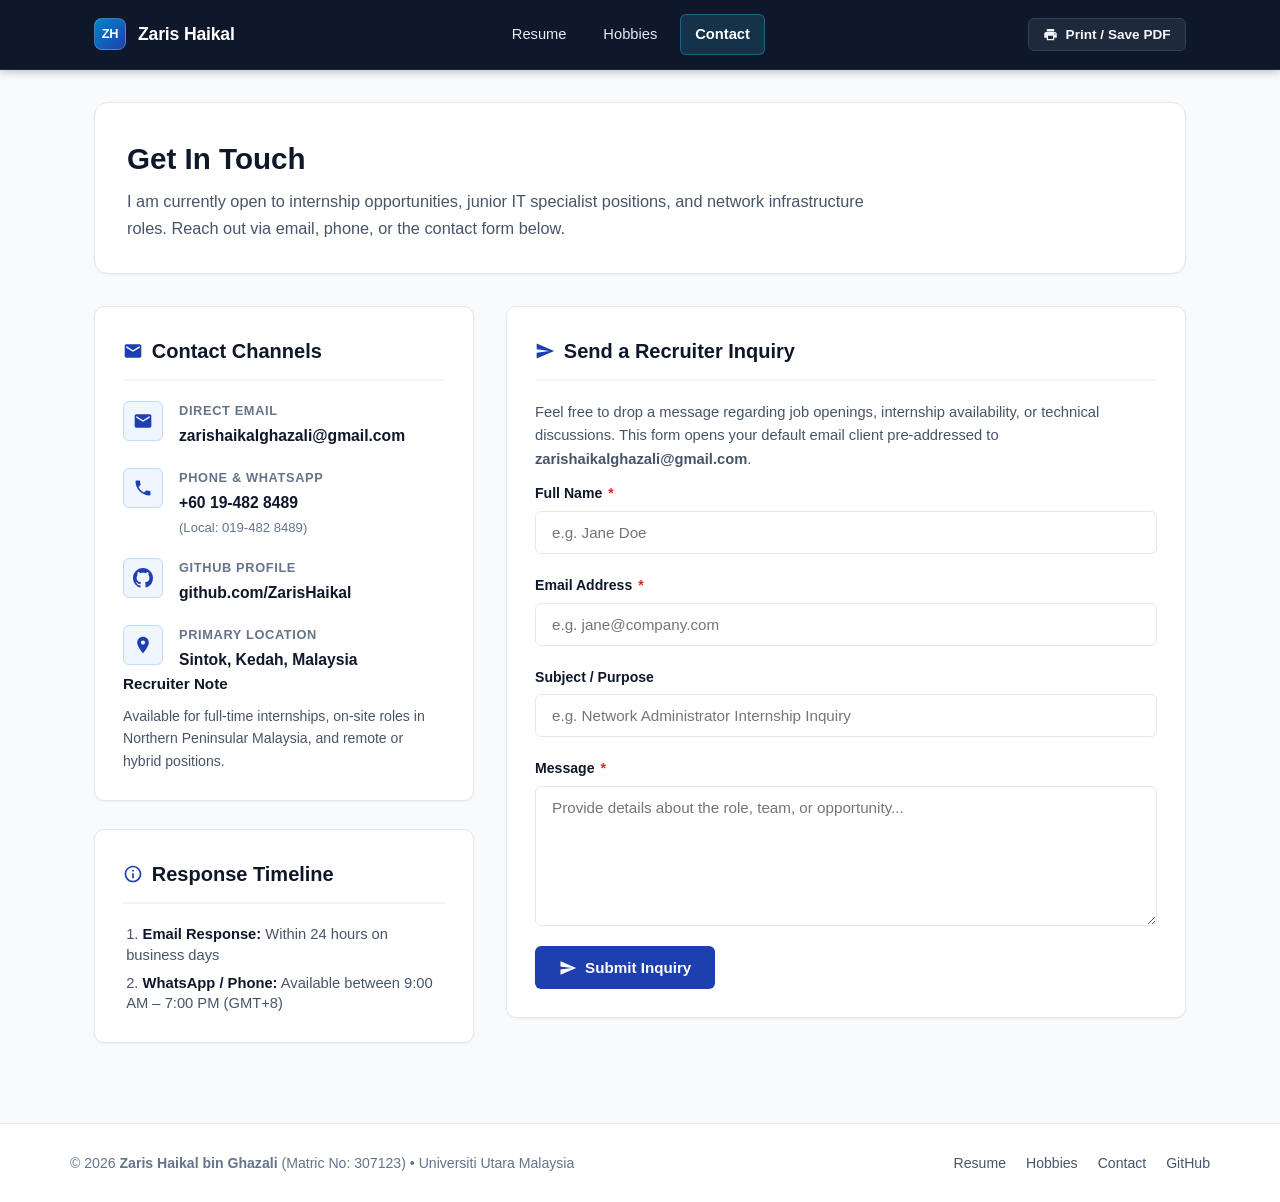
==== contact.html @ 97672d94 "resume site" ====
<!DOCTYPE html>
<html lang="en">
<head>
  <meta charset="UTF-8">
  <meta name="viewport" content="width=device-width, initial-scale=1.0">
  <meta name="description" content="Contact Zaris Haikal bin Ghazali - Network & Systems Administrator candidate for internships, junior IT roles, and networking projects.">
  <meta name="author" content="Zaris Haikal bin Ghazali">
  <title>Contact &amp; Inquiry | Zaris Haikal bin Ghazali</title>
  <link rel="stylesheet" href="style.css">
</head>
<body>

  <!-- Sticky Top Navigation Bar -->
  <nav class="site-nav" aria-label="Main Navigation">
    <div class="nav-container">
      <div class="nav-top-row">
        <a href="index.html" class="nav-brand">
          <span class="nav-brand-badge" aria-hidden="true">ZH</span>
          <span>Zaris Haikal</span>
        </a>
      </div>
      <ul class="nav-links">
        <li><a href="index.html" class="nav-link">Resume</a></li>
        <li><a href="hobbies.html" class="nav-link">Hobbies</a></li>
        <li><a href="contact.html" class="nav-link active" aria-current="page">Contact</a></li>
      </ul>
      <div class="nav-actions">
        <button type="button" class="btn-print" onclick="window.print()" title="Print this page" aria-label="Print Page">
          <svg viewBox="0 0 24 24" aria-hidden="true" focusable="false">
            <path d="M19 8H5c-1.66 0-3 1.34-3 3v6h4v4h12v-4h4v-6c0-1.66-1.34-3-3-3zm-3 11H8v-5h8v5zm3-7c-.55 0-1-.45-1-1s.45-1 1-1 1 .45 1 1-.45 1-1 1zm-1-9H6v4h12V3z"/>
          </svg>
          <span>Print / Save PDF</span>
        </button>
      </div>
    </div>
  </nav>

  <div class="page-container">

    <!-- Page Header Intro -->
    <header class="page-intro-header">
      <h1>Get In Touch</h1>
      <p>
        I am currently open to internship opportunities, junior IT specialist positions, and network infrastructure roles. Reach out via email, phone, or the contact form below.
      </p>
    </header>

    <!-- Two-Column Contact Layout -->
    <main>
      <div class="contact-grid">

        <!-- Left Column: Direct Contact Details & Availability -->
        <aside class="resume-sidebar" aria-label="Contact Information">

          <section class="card" aria-labelledby="contact-details-heading">
            <h2 id="contact-details-heading" class="card-title">
              <svg class="card-title-icon" viewBox="0 0 24 24" fill="currentColor" aria-hidden="true">
                <path d="M20 4H4c-1.1 0-1.99.9-1.99 2L2 18c0 1.1.9 2 2 2h16c1.1 0 2-.9 2-2V6c0-1.1-.9-2-2-2zm0 4l-8 5-8-5V6l8 5 8-5v2z"/>
              </svg>
              Contact Channels
            </h2>

            <ul class="contact-info-list">

              <!-- Email -->
              <li class="contact-info-item">
                <div class="contact-item-icon" aria-hidden="true">
                  <svg viewBox="0 0 24 24">
                    <path d="M20 4H4c-1.1 0-1.99.9-1.99 2L2 18c0 1.1.9 2 2 2h16c1.1 0 2-.9 2-2V6c0-1.1-.9-2-2-2zm0 4l-8 5-8-5V6l8 5 8-5v2z"/>
                  </svg>
                </div>
                <div class="contact-item-content">
                  <span class="contact-label">Direct Email</span>
                  <a href="mailto:zarishaikalghazali@gmail.com" class="contact-value">zarishaikalghazali@gmail.com</a>
                </div>
              </li>

              <!-- Phone / WhatsApp -->
              <li class="contact-info-item">
                <div class="contact-item-icon" aria-hidden="true">
                  <svg viewBox="0 0 24 24">
                    <path d="M6.62 10.79c1.44 2.83 3.76 5.14 6.59 6.59l2.2-2.2c.27-.27.67-.36 1.02-.24 1.12.37 2.33.57 3.57.57.55 0 1 .45 1 1V20c0 .55-.45 1-1 1-9.39 0-17-7.61-17-17 0-.55.45-1 1-1h3.5c.55 0 1 .45 1 1 0 1.25.2 2.45.57 3.57.11.35.03.74-.25 1.02l-2.2 2.2z"/>
                  </svg>
                </div>
                <div class="contact-item-content">
                  <span class="contact-label">Phone &amp; WhatsApp</span>
                  <a href="tel:+60194828489" class="contact-value">+60 19-482 8489</a>
                  <span style="font-size: 0.82rem; color: var(--text-subtle); margin-top: 2px;">(Local: 019-482 8489)</span>
                </div>
              </li>

              <!-- GitHub Profile -->
              <li class="contact-info-item">
                <div class="contact-item-icon" aria-hidden="true">
                  <svg viewBox="0 0 24 24">
                    <path d="M12 0C5.37 0 0 5.37 0 12c0 5.31 3.435 9.795 8.205 11.385.6.105.825-.255.825-.57 0-.285-.015-1.23-.015-2.235-3.015.555-3.795-.735-4.035-1.41-.135-.345-.72-1.41-1.23-1.695-.42-.225-1.02-.78-.015-.795.945-.015 1.62.87 1.845 1.23 1.08 1.815 2.805 1.305 3.495.99.105-.78.42-1.305.765-1.605-2.67-.3-5.46-1.335-5.46-5.925 0-1.305.465-2.385 1.23-3.225-.12-.3-.54-1.53.12-3.18 0 0 1.005-.315 3.3 1.23.96-.27 1.98-.405 3-.405s2.04.135 3 .405c2.295-1.56 3.3-1.23 3.3-1.23.66 1.65.24 2.88.12 3.18.765.84 1.23 1.905 1.23 3.225 0 4.605-2.805 5.625-5.475 5.925.435.375.81 1.095.81 2.22 0 1.605-.015 2.895-.015 3.3 0 .315.225.69.825.57A12.02 12.02 0 0024 12c0-6.63-5.37-12-12-12z"/>
                  </svg>
                </div>
                <div class="contact-item-content">
                  <span class="contact-label">GitHub Profile</span>
                  <a href="https://github.com/ZarisHaikal" target="_blank" rel="noopener noreferrer" class="contact-value">github.com/ZarisHaikal</a>
                </div>
              </li>

              <!-- Location -->
              <li class="contact-info-item">
                <div class="contact-item-icon" aria-hidden="true">
                  <svg viewBox="0 0 24 24">
                    <path d="M12 2C8.13 2 5 5.13 5 9c0 5.25 7 13 7 13s7-7.75 7-13c0-3.87-3.13-7-7-7zm0 9.5c-1.38 0-2.5-1.12-2.5-2.5s1.12-2.5 2.5-2.5 2.5 1.12 2.5 2.5-1.12 2.5-2.5 2.5z"/>
                  </svg>
                </div>
                <div class="contact-item-content">
                  <span class="contact-label">Primary Location</span>
                  <span class="contact-value">Sintok, Kedah, Malaysia</span>
                </div>
              </li>

            </ul>

            <h3 class="card-subtitle">Recruiter Note</h3>
            <p class="timeline-description" style="font-size: 0.88rem; margin-bottom: 0;">
              Available for full-time internships, on-site roles in Northern Peninsular Malaysia, and remote or hybrid positions.
            </p>
          </section>

          <!-- Quick FAQ / Info Card -->
          <section class="card" aria-labelledby="quick-info-heading">
            <h2 id="quick-info-heading" class="card-title">
              <svg class="card-title-icon" viewBox="0 0 24 24" fill="currentColor" aria-hidden="true">
                <path d="M11 17h2v-6h-2v6zm1-15C6.48 2 2 6.48 2 12s4.48 10 10 10 10-4.48 10-10S17.52 2 12 2zm0 18c-4.41 0-8-3.59-8-8s3.59-8 8-8 8 3.59 8 8-3.59 8-8 8zM11 9h2V7h-2v2z"/>
              </svg>
              Response Timeline
            </h2>
            <ol class="styled-ol">
              <li><strong>Email Response:</strong> Within 24 hours on business days</li>
              <li><strong>WhatsApp / Phone:</strong> Available between 9:00 AM &ndash; 7:00 PM (GMT+8)</li>
            </ol>
          </section>

        </aside>

        <!-- Right Column: Recruiter Inquiry Form -->
        <section class="card" aria-labelledby="inquiry-form-heading">
          <h2 id="inquiry-form-heading" class="card-title">
            <svg class="card-title-icon" viewBox="0 0 24 24" fill="currentColor" aria-hidden="true">
              <path d="M2.01 21L23 12 2.01 3 2 10l15 2-15 2z"/>
            </svg>
            Send a Recruiter Inquiry
          </h2>
          <p class="timeline-description">
            Feel free to drop a message regarding job openings, internship availability, or technical discussions. This form opens your default email client pre-addressed to <strong>zarishaikalghazali@gmail.com</strong>.
          </p>

          <form action="mailto:zarishaikalghazali@gmail.com" method="POST" enctype="text/plain" class="contact-form">

            <div class="form-group">
              <label for="contact-name" class="form-label">Full Name <span class="required" aria-hidden="true">*</span></label>
              <input type="text" id="contact-name" name="name" class="form-input" placeholder="e.g. Jane Doe" required>
            </div>

            <div class="form-group">
              <label for="contact-email" class="form-label">Email Address <span class="required" aria-hidden="true">*</span></label>
              <input type="email" id="contact-email" name="email" class="form-input" placeholder="e.g. jane@company.com" required>
            </div>

            <div class="form-group">
              <label for="contact-subject" class="form-label">Subject / Purpose</label>
              <input type="text" id="contact-subject" name="subject" class="form-input" placeholder="e.g. Network Administrator Internship Inquiry">
            </div>

            <div class="form-group">
              <label for="contact-message" class="form-label">Message <span class="required" aria-hidden="true">*</span></label>
              <textarea id="contact-message" name="message" class="form-textarea" placeholder="Provide details about the role, team, or opportunity..." required></textarea>
            </div>

            <button type="submit" class="btn-primary">
              <svg viewBox="0 0 24 24" style="width: 18px; height: 18px; fill: currentColor;" aria-hidden="true">
                <path d="M2.01 21L23 12 2.01 3 2 10l15 2-15 2z"/>
              </svg>
              <span>Submit Inquiry</span>
            </button>

          </form>
        </section>

      </div>
    </main>

  </div>

  <!-- Shared Footer -->
  <footer class="site-footer">
    <div class="footer-container">
      <div>
        &copy; 2026 <strong>Zaris Haikal bin Ghazali</strong> (Matric No: 307123) &bull; Universiti Utara Malaysia
      </div>
      <ul class="footer-links">
        <li><a href="index.html">Resume</a></li>
        <li><a href="hobbies.html">Hobbies</a></li>
        <li><a href="contact.html">Contact</a></li>
        <li><a href="https://github.com/ZarisHaikal" target="_blank" rel="noopener noreferrer">GitHub</a></li>
      </ul>
    </div>
  </footer>

</body>
</html>
---- style.css ----
/* ==========================================================================
   Shared Responsive Stylesheet - Zaris Haikal bin Ghazali Portfolio Resume
   ========================================================================== */

:root {
  --font-family: -apple-system, BlinkMacSystemFont, "Segoe UI", Roboto, "Helvetica Neue", Arial, sans-serif;
  --bg-color: #f8fafc;
  --card-bg: #ffffff;
  --nav-bg: #0f172a;
  --nav-text: #e2e8f0;
  --nav-active: #38bdf8;
  --primary: #1e40af;
  --primary-hover: #1d4ed8;
  --primary-soft: #dbeafe;
  --accent: #0284c7;
  --text-main: #0f172a;
  --text-muted: #475569;
  --text-subtle: #64748b;
  --border-color: #e2e8f0;
  --border-focus: #3b82f6;
  --tag-bg: #eff6ff;
  --tag-border: #bfdbfe;
  --tag-text: #1d4ed8;
  --shadow-sm: 0 1px 2px 0 rgba(0, 0, 0, 0.05);
  --shadow-md: 0 4px 6px -1px rgba(0, 0, 0, 0.07), 0 2px 4px -2px rgba(0, 0, 0, 0.05);
  --shadow-lg: 0 10px 15px -3px rgba(0, 0, 0, 0.08), 0 4px 6px -4px rgba(0, 0, 0, 0.04);
  --radius-sm: 6px;
  --radius-md: 10px;
  --radius-lg: 14px;
  --radius-full: 9999px;
  --max-width: 1140px;
}

*, *::before, *::after {
  box-sizing: border-box;
  margin: 0;
  padding: 0;
}

html {
  font-size: 16px;
  scroll-behavior: smooth;
}

body {
  font-family: var(--font-family);
  background-color: var(--bg-color);
  color: var(--text-main);
  line-height: 1.6;
  -webkit-font-smoothing: antialiased;
  min-height: 100vh;
  display: flex;
  flex-direction: column;
}

/* ==========================================================================
   Sticky Navigation Bar
   ========================================================================== */
.site-nav {
  position: sticky;
  top: 0;
  z-index: 1000;
  background-color: var(--nav-bg);
  box-shadow: 0 2px 8px rgba(15, 23, 42, 0.25);
  border-bottom: 1px solid rgba(255, 255, 255, 0.08);
}

.nav-container {
  max-width: var(--max-width);
  margin: 0 auto;
  padding: 0.85rem 1.5rem;
  display: flex;
  align-items: center;
  justify-content: space-between;
  gap: 1rem;
}

.nav-brand {
  display: flex;
  align-items: center;
  gap: 0.75rem;
  text-decoration: none;
  color: #ffffff;
  font-weight: 700;
  font-size: 1.1rem;
  letter-spacing: -0.01em;
}

.nav-brand:hover {
  color: var(--nav-active);
}

.nav-brand-badge {
  display: inline-flex;
  align-items: center;
  justify-content: center;
  width: 32px;
  height: 32px;
  background: linear-gradient(135deg, #0284c7 0%, #1e40af 100%);
  color: #ffffff;
  font-size: 0.8rem;
  font-weight: 800;
  border-radius: 8px;
  border: 1px solid rgba(255, 255, 255, 0.2);
}

.nav-links {
  display: flex;
  align-items: center;
  list-style: none;
  gap: 0.5rem;
}

.nav-link {
  display: inline-block;
  padding: 0.5rem 0.9rem;
  color: var(--nav-text);
  text-decoration: none;
  font-size: 0.92rem;
  font-weight: 500;
  border-radius: var(--radius-sm);
  transition: all 0.2s ease;
}

.nav-link:hover {
  color: #ffffff;
  background-color: rgba(255, 255, 255, 0.08);
}

.nav-link.active {
  color: #ffffff;
  background-color: rgba(56, 189, 248, 0.16);
  border: 1px solid rgba(56, 189, 248, 0.35);
  font-weight: 600;
}

.nav-actions {
  display: flex;
  align-items: center;
  gap: 0.75rem;
}

.btn-print {
  display: inline-flex;
  align-items: center;
  gap: 0.45rem;
  background: #1e293b;
  color: #f1f5f9;
  border: 1px solid #334155;
  padding: 0.48rem 0.9rem;
  border-radius: var(--radius-sm);
  font-size: 0.85rem;
  font-weight: 600;
  cursor: pointer;
  transition: all 0.2s ease;
}

.btn-print:hover {
  background: #334155;
  border-color: #64748b;
  color: #ffffff;
}

.btn-print svg {
  width: 15px;
  height: 15px;
  fill: currentColor;
}

/* ==========================================================================
   Main Layout & Container
   ========================================================================== */
.page-container {
  max-width: var(--max-width);
  margin: 2rem auto;
  padding: 0 1.5rem;
  width: 100%;
  flex: 1;
}

/* Header Banner Card */
.profile-banner {
  background: var(--card-bg);
  border: 1px solid var(--border-color);
  border-radius: var(--radius-lg);
  padding: 2rem;
  margin-bottom: 2rem;
  box-shadow: var(--shadow-sm);
  display: flex;
  align-items: center;
  justify-content: space-between;
  gap: 2rem;
}

.profile-main {
  display: flex;
  align-items: center;
  gap: 1.75rem;
}

.avatar-wrapper {
  flex-shrink: 0;
  width: 112px;
  height: 112px;
}

.avatar-svg, .avatar-img {
  width: 100%;
  height: 100%;
  border-radius: 50%;
  box-shadow: var(--shadow-md);
  display: block;
}

.avatar-img {
  object-fit: cover;
  border: 3px solid #ffffff;
  box-shadow: 0 0 0 2px var(--border-color);
}

.profile-avatar {
  width: 112px;
  height: 112px;
  border-radius: 8px;
  object-fit: cover;
  object-position: center 15%;
  flex-shrink: 0;
  border: 3px solid var(--primary-soft);
}

.profile-intro h1 {
  font-size: 1.95rem;
  font-weight: 800;
  color: var(--text-main);
  line-height: 1.2;
  margin-bottom: 0.25rem;
}

.profile-intro .target-role {
  font-size: 1.08rem;
  font-weight: 600;
  color: var(--accent);
  margin-bottom: 0.45rem;
}

.profile-meta-list {
  display: flex;
  flex-wrap: wrap;
  gap: 1rem;
  list-style: none;
  font-size: 0.88rem;
  color: var(--text-muted);
}

.profile-meta-item {
  display: inline-flex;
  align-items: center;
  gap: 0.35rem;
}

.profile-meta-item strong {
  color: var(--text-main);
}

.profile-meta-item a {
  color: var(--primary);
  text-decoration: none;
  font-weight: 500;
}

.profile-meta-item a:hover {
  text-decoration: underline;
}

.profile-banner-actions {
  display: flex;
  flex-direction: column;
  gap: 0.65rem;
  align-items: flex-end;
  flex-shrink: 0;
}

.status-badge {
  display: inline-flex;
  align-items: center;
  gap: 0.45rem;
  background-color: #ecfdf5;
  color: #047857;
  border: 1px solid #a7f3d0;
  padding: 0.35rem 0.8rem;
  border-radius: var(--radius-full);
  font-size: 0.82rem;
  font-weight: 600;
  white-space: nowrap;
}

.status-dot {
  width: 8px;
  height: 8px;
  background-color: #10b981;
  border-radius: 50%;
  display: inline-block;
  box-shadow: 0 0 0 2px rgba(16, 185, 129, 0.2);
}

/* ==========================================================================
   Two-Column Resume Grid (index.html)
   ========================================================================== */
.resume-grid {
  display: grid;
  grid-template-columns: 1fr 340px;
  gap: 2rem;
  align-items: start;
}

.resume-main {
  display: flex;
  flex-direction: column;
  gap: 2rem;
}

.resume-sidebar {
  display: flex;
  flex-direction: column;
  gap: 1.75rem;
}

/* Card Component */
.card {
  background: var(--card-bg);
  border: 1px solid var(--border-color);
  border-radius: var(--radius-md);
  padding: 1.75rem;
  box-shadow: var(--shadow-sm);
  transition: box-shadow 0.2s ease;
}

.card:hover {
  box-shadow: var(--shadow-md);
}

.card-title {
  display: flex;
  align-items: center;
  gap: 0.55rem;
  font-size: 1.25rem;
  font-weight: 700;
  color: var(--text-main);
  padding-bottom: 0.75rem;
  margin-bottom: 1.25rem;
  border-bottom: 2px solid #f1f5f9;
}

.card-title-icon {
  width: 20px;
  height: 20px;
  color: var(--primary);
  flex-shrink: 0;
}

.card-subtitle {
  font-size: 0.95rem;
  font-weight: 700;
  color: var(--text-main);
  margin-top: 1.1rem;
  margin-bottom: 0.5rem;
}

.card-subtitle:first-of-type {
  margin-top: 0;
}

/* Timeline & Article Items */
.timeline-list {
  display: flex;
  flex-direction: column;
  gap: 1.5rem;
}

.timeline-item {
  position: relative;
  padding-left: 1.25rem;
  border-left: 2px solid #e2e8f0;
}

.timeline-item::before {
  content: "";
  position: absolute;
  left: -6px;
  top: 0.35rem;
  width: 10px;
  height: 10px;
  border-radius: 50%;
  background: var(--primary);
  border: 2px solid #ffffff;
  box-shadow: 0 0 0 2px #93c5fd;
}

.timeline-header {
  display: flex;
  justify-content: space-between;
  align-items: baseline;
  flex-wrap: wrap;
  gap: 0.4rem;
  margin-bottom: 0.25rem;
}

.timeline-title {
  font-size: 1.08rem;
  font-weight: 700;
  color: var(--text-main);
}

.timeline-date {
  font-size: 0.85rem;
  font-weight: 600;
  color: var(--text-subtle);
  background: #f1f5f9;
  padding: 0.15rem 0.55rem;
  border-radius: var(--radius-sm);
}

.timeline-org {
  font-size: 0.92rem;
  font-weight: 600;
  color: var(--primary);
  margin-bottom: 0.5rem;
}

.timeline-description {
  font-size: 0.92rem;
  color: var(--text-muted);
  margin-bottom: 0.65rem;
}

.timeline-bullets {
  list-style-position: outside;
  margin-left: 1.2rem;
  margin-bottom: 0.75rem;
  font-size: 0.92rem;
  color: var(--text-muted);
}

.timeline-bullets li {
  margin-bottom: 0.4rem;
  line-height: 1.5;
}

.timeline-bullets li strong {
  color: var(--text-main);
}

/* Tag / Badge System */
.tag-group {
  display: flex;
  flex-wrap: wrap;
  gap: 0.4rem;
  margin-top: 0.5rem;
}

.tag {
  display: inline-block;
  background-color: var(--tag-bg);
  color: var(--tag-text);
  border: 1px solid var(--tag-border);
  font-size: 0.78rem;
  font-weight: 600;
  padding: 0.2rem 0.55rem;
  border-radius: var(--radius-sm);
  line-height: 1.35;
}

.tag-neutral {
  background-color: #f1f5f9;
  color: #334155;
  border-color: #cbd5e1;
}

/* Sidebar Specific Styles */
.sidebar-list {
  list-style: none;
  display: flex;
  flex-direction: column;
  gap: 0.9rem;
}

.sidebar-item-header {
  font-weight: 700;
  font-size: 0.95rem;
  color: var(--text-main);
  line-height: 1.3;
}

.sidebar-item-sub {
  font-size: 0.85rem;
  color: var(--text-muted);
  line-height: 1.4;
  margin-top: 0.15rem;
}

.sidebar-meta-tag {
  display: inline-block;
  font-size: 0.8rem;
  font-weight: 600;
  color: #047857;
  background-color: #ecfdf5;
  border: 1px solid #a7f3d0;
  padding: 0.15rem 0.5rem;
  border-radius: var(--radius-sm);
  margin-top: 0.25rem;
}

/* Numbered / Ordered List Styling */
.styled-ol {
  list-style-position: inside;
  padding-left: 0.2rem;
  display: flex;
  flex-direction: column;
  gap: 0.45rem;
  font-size: 0.92rem;
  color: var(--text-muted);
}

.styled-ol li {
  line-height: 1.4;
}

.styled-ol strong {
  color: var(--text-main);
}

/* ==========================================================================
   Hobbies Page Layout (hobbies.html)
   ========================================================================== */
.page-intro-header {
  background: var(--card-bg);
  border: 1px solid var(--border-color);
  border-radius: var(--radius-lg);
  padding: 2rem;
  margin-bottom: 2rem;
  box-shadow: var(--shadow-sm);
}

.page-intro-header h1 {
  font-size: 1.85rem;
  font-weight: 800;
  color: var(--text-main);
  margin-bottom: 0.4rem;
}

.page-intro-header p {
  color: var(--text-muted);
  font-size: 1.02rem;
  max-width: 780px;
}

.hobbies-grid {
  display: grid;
  grid-template-columns: repeat(2, 1fr);
  gap: 2rem;
}

.hobby-card {
  background: var(--card-bg);
  border: 1px solid var(--border-color);
  border-radius: var(--radius-md);
  padding: 2rem;
  box-shadow: var(--shadow-sm);
  display: flex;
  flex-direction: column;
  transition: transform 0.2s ease, box-shadow 0.2s ease;
}

.hobby-card:hover {
  transform: translateY(-2px);
  box-shadow: var(--shadow-md);
}

.hobby-icon-wrapper {
  width: 48px;
  height: 48px;
  border-radius: var(--radius-md);
  background: linear-gradient(135deg, #eff6ff 0%, #dbeafe 100%);
  border: 1px solid #bfdbfe;
  display: flex;
  align-items: center;
  justify-content: center;
  color: var(--primary);
  margin-bottom: 1.25rem;
}

.hobby-icon-wrapper svg {
  width: 26px;
  height: 26px;
  fill: currentColor;
}

.hobby-title {
  font-size: 1.35rem;
  font-weight: 700;
  color: var(--text-main);
  margin-bottom: 0.75rem;
}

.hobby-text {
  font-size: 0.95rem;
  color: var(--text-muted);
  line-height: 1.6;
  margin-bottom: 1.25rem;
}

.hobby-highlights {
  list-style-position: outside;
  margin-left: 1.25rem;
  margin-bottom: 1.5rem;
  color: var(--text-muted);
  font-size: 0.92rem;
  flex: 1;
}

.hobby-highlights li {
  margin-bottom: 0.5rem;
  line-height: 1.5;
}

.hobby-highlights strong {
  color: var(--text-main);
}

/* ==========================================================================
   Contact Page Layout (contact.html)
   ========================================================================== */
.contact-grid {
  display: grid;
  grid-template-columns: 380px 1fr;
  gap: 2rem;
  align-items: start;
}

.contact-info-list {
  display: flex;
  flex-direction: column;
  gap: 1.25rem;
  list-style: none;
  margin-top: 1rem;
}

.contact-info-item {
  display: flex;
  align-items: flex-start;
  gap: 1rem;
}

.contact-item-icon {
  width: 40px;
  height: 40px;
  border-radius: var(--radius-sm);
  background: #eff6ff;
  border: 1px solid #bfdbfe;
  display: flex;
  align-items: center;
  justify-content: center;
  color: var(--primary);
  flex-shrink: 0;
}

.contact-item-icon svg {
  width: 20px;
  height: 20px;
  fill: currentColor;
}

.contact-item-content {
  display: flex;
  flex-direction: column;
}

.contact-label {
  font-size: 0.8rem;
  text-transform: uppercase;
  letter-spacing: 0.05em;
  font-weight: 700;
  color: var(--text-subtle);
}

.contact-value {
  font-size: 0.98rem;
  font-weight: 600;
  color: var(--text-main);
  text-decoration: none;
  margin-top: 0.1rem;
}

a.contact-value:hover {
  color: var(--primary);
  text-decoration: underline;
}

/* Contact Form */
.contact-form {
  display: flex;
  flex-direction: column;
  gap: 1.25rem;
}

.form-group {
  display: flex;
  flex-direction: column;
  gap: 0.4rem;
}

.form-label {
  font-size: 0.88rem;
  font-weight: 600;
  color: var(--text-main);
}

.form-label .required {
  color: #dc2626;
  margin-left: 2px;
}

.form-input, .form-textarea {
  width: 100%;
  padding: 0.75rem 1rem;
  font-family: inherit;
  font-size: 0.95rem;
  border: 1px solid var(--border-color);
  border-radius: var(--radius-sm);
  background-color: #ffffff;
  color: var(--text-main);
  transition: border-color 0.2s ease, box-shadow 0.2s ease;
}

.form-input:focus, .form-textarea:focus {
  outline: none;
  border-color: var(--border-focus);
  box-shadow: 0 0 0 3px rgba(59, 130, 246, 0.15);
}

.form-textarea {
  min-height: 140px;
  resize: vertical;
}

.btn-primary {
  display: inline-flex;
  align-items: center;
  justify-content: center;
  gap: 0.5rem;
  background-color: var(--primary);
  color: #ffffff;
  border: none;
  padding: 0.78rem 1.5rem;
  font-size: 0.95rem;
  font-weight: 600;
  border-radius: var(--radius-sm);
  cursor: pointer;
  transition: background-color 0.2s ease, transform 0.1s ease;
  align-self: flex-start;
  text-decoration: none;
}

.btn-primary:hover {
  background-color: var(--primary-hover);
}

.btn-primary:active {
  transform: translateY(1px);
}

/* ==========================================================================
   Footer
   ========================================================================== */
.site-footer {
  background-color: #ffffff;
  border-top: 1px solid var(--border-color);
  padding: 1.75rem 1.5rem;
  margin-top: 3rem;
  color: var(--text-subtle);
  font-size: 0.88rem;
}

.footer-container {
  max-width: var(--max-width);
  margin: 0 auto;
  display: flex;
  justify-content: space-between;
  align-items: center;
  flex-wrap: wrap;
  gap: 1rem;
}

.footer-links {
  display: flex;
  gap: 1.25rem;
  list-style: none;
}

.footer-links a {
  color: var(--text-muted);
  text-decoration: none;
  font-weight: 500;
  transition: color 0.2s ease;
}

.footer-links a:hover {
  color: var(--primary);
}

/* ==========================================================================
   Responsive Media Queries
   ========================================================================== */
@media (max-width: 920px) {
  .resume-grid {
    grid-template-columns: 1fr;
  }

  .hobbies-grid {
    grid-template-columns: 1fr;
  }

  .contact-grid {
    grid-template-columns: 1fr;
  }

  .profile-banner {
    flex-direction: column;
    align-items: flex-start;
  }

  .profile-banner-actions {
    align-items: flex-start;
    width: 100%;
  }
}

@media (max-width: 640px) {
  .nav-container {
    flex-direction: column;
    align-items: stretch;
    padding: 0.75rem 1rem;
  }

  .nav-top-row {
    display: flex;
    justify-content: space-between;
    align-items: center;
  }

  .nav-links {
    justify-content: center;
    width: 100%;
    overflow-x: auto;
    padding-top: 0.4rem;
  }

  .profile-main {
    flex-direction: column;
    align-items: flex-start;
    gap: 1.2rem;
  }

  .footer-container {
    flex-direction: column;
    text-align: center;
  }
}

/* ==========================================================================
   Print / Save PDF Stylesheet (@media print)
   ========================================================================== */
@media print {
  /* Hide interactive or chrome elements */
  .site-nav,
  .site-footer,
  .btn-print,
  .contact-form,
  .status-badge,
  .profile-banner-actions {
    display: none !important;
  }

  body {
    background-color: #ffffff !important;
    color: #000000 !important;
    font-size: 10.5pt;
    line-height: 1.4;
  }

  .page-container {
    max-width: 100% !important;
    margin: 0 !important;
    padding: 0 !important;
  }

  .profile-banner {
    border: none !important;
    box-shadow: none !important;
    padding: 0 0 1rem 0 !important;
    margin-bottom: 1.25rem !important;
    border-bottom: 2px solid #334155 !important;
    border-radius: 0 !important;
  }

  .avatar-wrapper,
  .profile-avatar {
    width: 72px !important;
    height: 72px !important;
  }

  .card {
    border: none !important;
    box-shadow: none !important;
    padding: 0 !important;
    margin-bottom: 1.25rem !important;
  }

  .card-title {
    border-bottom: 1px solid #94a3b8 !important;
    padding-bottom: 0.35rem !important;
    margin-bottom: 0.75rem !important;
    color: #0f172a !important;
    font-size: 1.15rem !important;
  }

  .resume-grid {
    grid-template-columns: 62% 35% !important;
    gap: 3% !important;
  }

  .tag {
    background-color: #f1f5f9 !important;
    color: #0f172a !important;
    border: 1px solid #cbd5e1 !important;
    font-size: 7.5pt !important;
    padding: 1px 4px !important;
  }

  .timeline-item {
    page-break-inside: avoid;
    break-inside: avoid;
    margin-bottom: 1rem !important;
  }

  a {
    color: #0f172a !important;
    text-decoration: none !important;
  }

  /* Force browsers to honor background colors and borders */
  * {
    -webkit-print-color-adjust: exact !important;
    print-color-adjust: exact !important;
  }
}
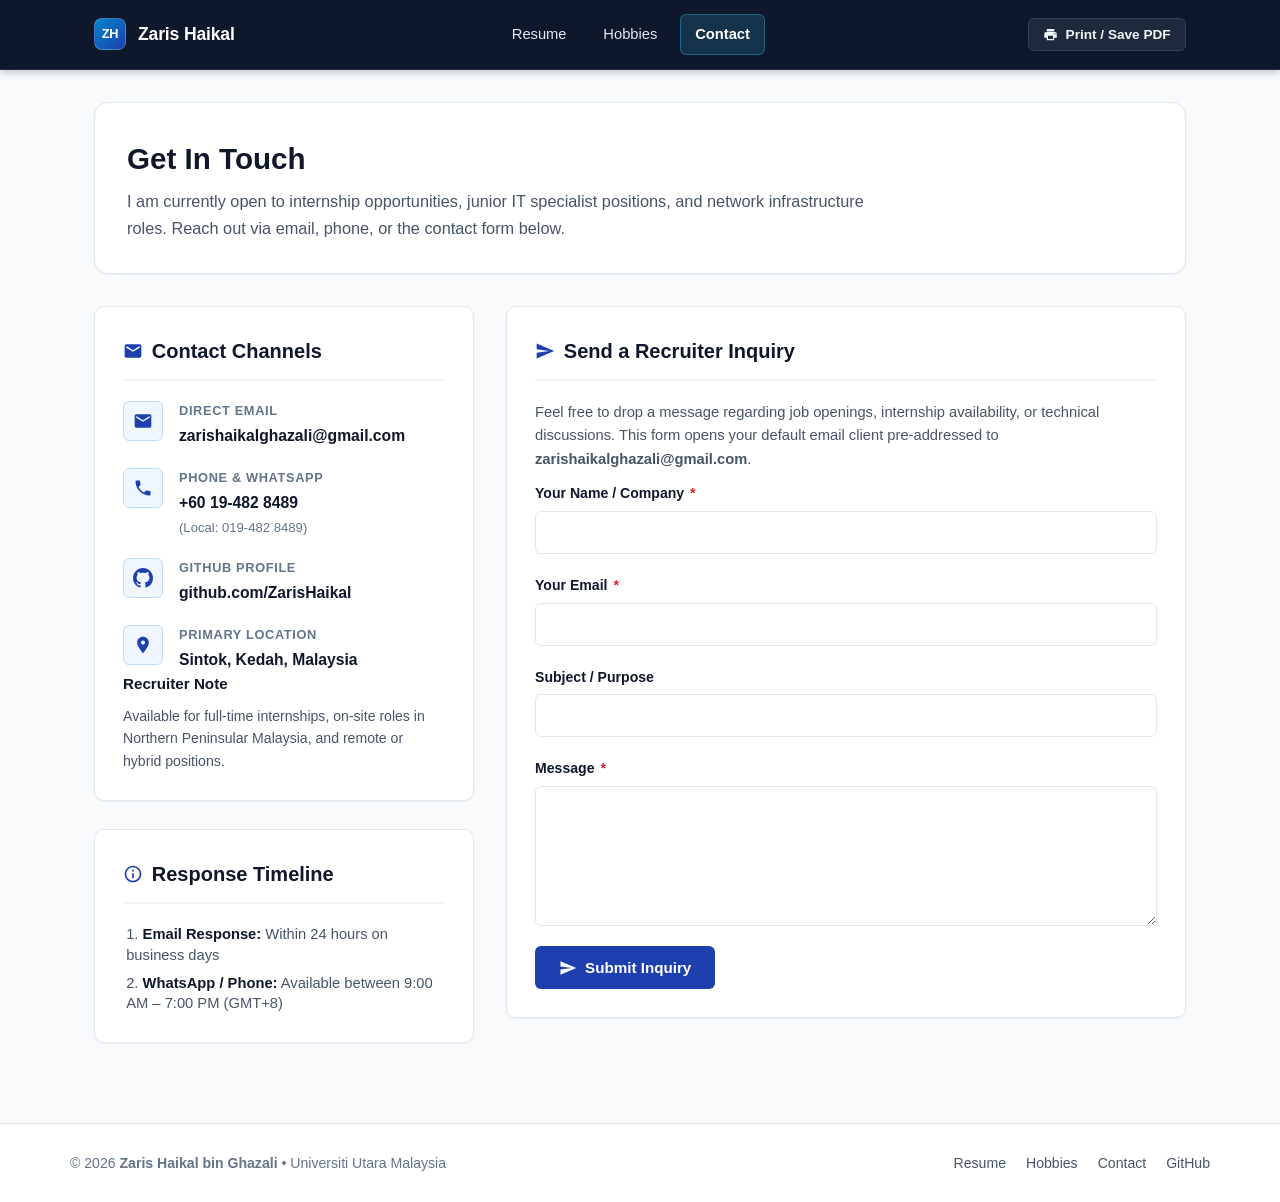
==== commit c9c80a9a: "Remove matric number and form placeholders" ====
--- a/contact.html
+++ b/contact.html
@@ -154,23 +154,23 @@
           <form action="mailto:zarishaikalghazali@gmail.com" method="POST" enctype="text/plain" class="contact-form">
 
             <div class="form-group">
-              <label for="contact-name" class="form-label">Full Name <span class="required" aria-hidden="true">*</span></label>
-              <input type="text" id="contact-name" name="name" class="form-input" placeholder="e.g. Jane Doe" required>
-            </div>
-
-            <div class="form-group">
-              <label for="contact-email" class="form-label">Email Address <span class="required" aria-hidden="true">*</span></label>
-              <input type="email" id="contact-email" name="email" class="form-input" placeholder="e.g. jane@company.com" required>
+              <label for="contact-name" class="form-label">Your Name / Company <span class="required" aria-hidden="true">*</span></label>
+              <input type="text" id="contact-name" name="name" class="form-input" required>
+            </div>
+
+            <div class="form-group">
+              <label for="contact-email" class="form-label">Your Email <span class="required" aria-hidden="true">*</span></label>
+              <input type="email" id="contact-email" name="email" class="form-input" required>
             </div>
 
             <div class="form-group">
               <label for="contact-subject" class="form-label">Subject / Purpose</label>
-              <input type="text" id="contact-subject" name="subject" class="form-input" placeholder="e.g. Network Administrator Internship Inquiry">
+              <input type="text" id="contact-subject" name="subject" class="form-input">
             </div>
 
             <div class="form-group">
               <label for="contact-message" class="form-label">Message <span class="required" aria-hidden="true">*</span></label>
-              <textarea id="contact-message" name="message" class="form-textarea" placeholder="Provide details about the role, team, or opportunity..." required></textarea>
+              <textarea id="contact-message" name="message" class="form-textarea" required></textarea>
             </div>
 
             <button type="submit" class="btn-primary">
@@ -192,7 +192,7 @@
   <footer class="site-footer">
     <div class="footer-container">
       <div>
-        &copy; 2026 <strong>Zaris Haikal bin Ghazali</strong> (Matric No: 307123) &bull; Universiti Utara Malaysia
+        &copy; 2026 <strong>Zaris Haikal bin Ghazali</strong> &bull; Universiti Utara Malaysia
       </div>
       <ul class="footer-links">
         <li><a href="index.html">Resume</a></li>
